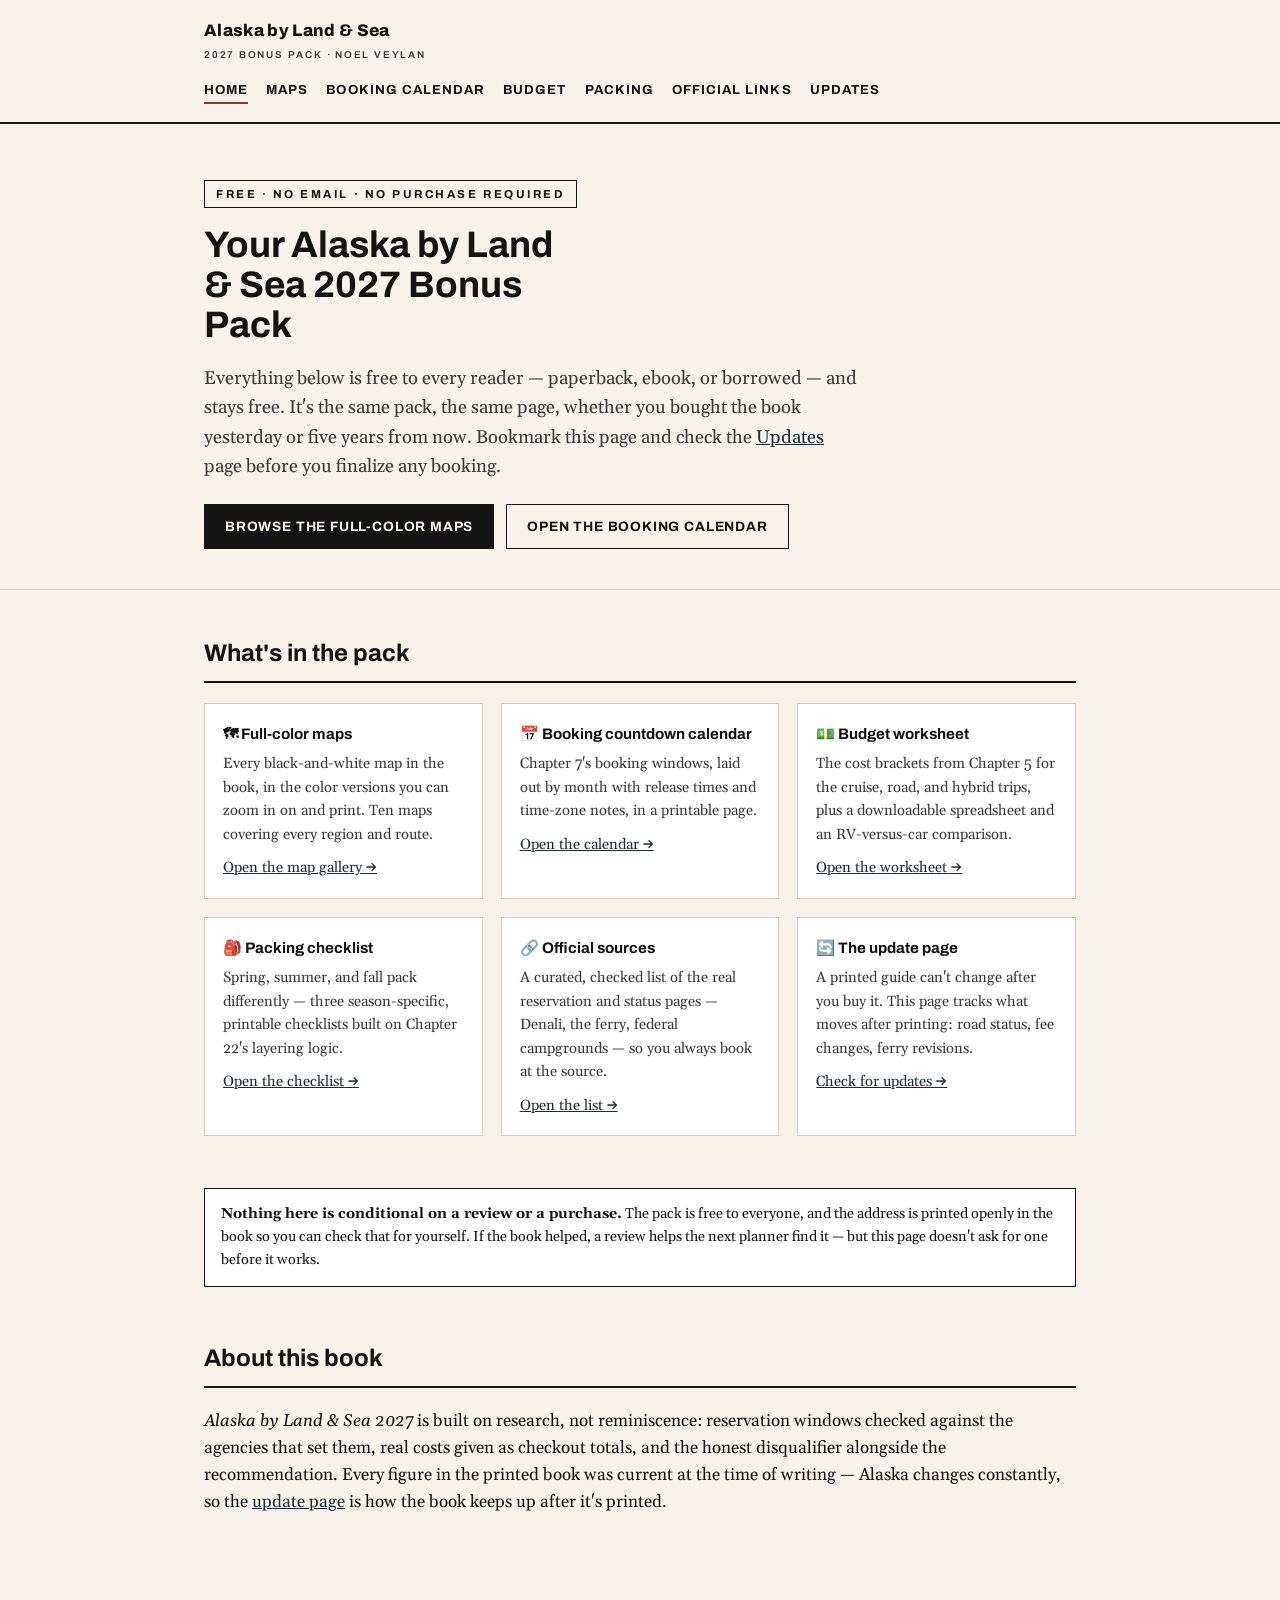
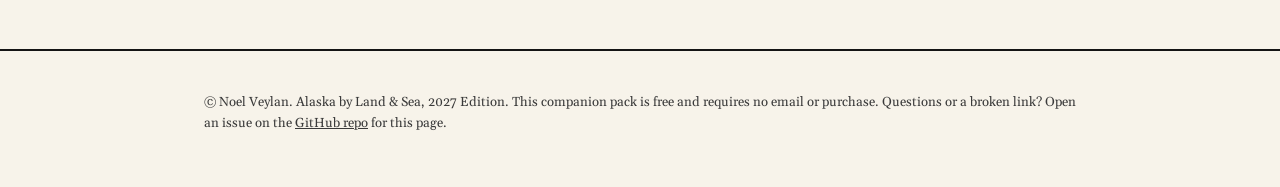
==== index.html @ ba750e8d "Alaska by Land & Sea 2027 — free companion bonus pack Static site (plain HTML/CSS, no build step): f" ====
<!doctype html>
<html lang="en">
<head>
<meta charset="utf-8">
<meta name="viewport" content="width=device-width, initial-scale=1">
<title>Alaska by Land &amp; Sea 2027 — Bonus Pack</title>
<meta name="description" content="The free companion pack for Alaska by Land & Sea 2027: full-color maps, a printable booking calendar, a budget worksheet, a packing checklist, and the live update page. No email required.">
<link rel="icon" href="data:image/svg+xml,<svg xmlns=%22http://www.w3.org/2000/svg%22 viewBox=%220 0 100 100%22><rect width=%22100%22 height=%22100%22 fill=%22%23141414%22/><text x=%2250%22 y=%2268%22 font-size=%2260%22 text-anchor=%22middle%22 fill=%22%23F7F3EA%22 font-family=%22Georgia,serif%22>A</text></svg>">
<link rel="stylesheet" href="assets/style.css">
</head>
<body>

<header class="site">
  <div class="wrap">
    <a class="brand" href="index.html">Alaska by Land &amp; Sea<small>2027 Bonus Pack &middot; Noel Veylan</small></a>
    <nav class="site">
      <a href="index.html" class="active">Home</a>
      <a href="maps.html">Maps</a>
      <a href="calendar.html">Booking Calendar</a>
      <a href="budget.html">Budget</a>
      <a href="packing.html">Packing</a>
      <a href="links.html">Official Links</a>
      <a href="updates.html">Updates</a>
    </nav>
  </div>
</header>

<div class="hero">
  <div class="wrap">
    <span class="eyebrow">Free &middot; No Email &middot; No Purchase Required</span>
    <h1>Your Alaska by Land &amp; Sea 2027 Bonus Pack</h1>
    <p class="lead">Everything below is free to every reader &mdash; paperback, ebook, or borrowed &mdash; and stays free.
    It's the same pack, the same page, whether you bought the book yesterday or five years from now. Bookmark this
    page and check the <a href="updates.html">Updates</a> page before you finalize any booking.</p>
    <div class="hero-actions">
      <a class="btn solid" href="maps.html">Browse the full-color maps</a>
      <a class="btn" href="calendar.html">Open the booking calendar</a>
    </div>
  </div>
</div>

<main>
  <div class="wrap">

    <section class="block">
      <h2 class="h">What's in the pack</h2>
      <div class="grid">
        <div class="card">
          <h4>🗺 Full-color maps</h4>
          <p>Every black-and-white map in the book, in the color versions you can zoom in on and print. Ten maps covering every region and route.</p>
          <p style="margin-top:10px;"><a href="maps.html">Open the map gallery →</a></p>
        </div>
        <div class="card">
          <h4>📅 Booking countdown calendar</h4>
          <p>Chapter 7's booking windows, laid out by month with release times and time-zone notes, in a printable page.</p>
          <p style="margin-top:10px;"><a href="calendar.html">Open the calendar →</a></p>
        </div>
        <div class="card">
          <h4>💵 Budget worksheet</h4>
          <p>The cost brackets from Chapter 5 for the cruise, road, and hybrid trips, plus a downloadable spreadsheet and an RV-versus-car comparison.</p>
          <p style="margin-top:10px;"><a href="budget.html">Open the worksheet →</a></p>
        </div>
        <div class="card">
          <h4>🎒 Packing checklist</h4>
          <p>Spring, summer, and fall pack differently &mdash; three season-specific, printable checklists built on Chapter 22's layering logic.</p>
          <p style="margin-top:10px;"><a href="packing.html">Open the checklist →</a></p>
        </div>
        <div class="card">
          <h4>🔗 Official sources</h4>
          <p>A curated, checked list of the real reservation and status pages &mdash; Denali, the ferry, federal campgrounds &mdash; so you always book at the source.</p>
          <p style="margin-top:10px;"><a href="links.html">Open the list →</a></p>
        </div>
        <div class="card">
          <h4>🔄 The update page</h4>
          <p>A printed guide can't change after you buy it. This page tracks what moves after printing: road status, fee changes, ferry revisions.</p>
          <p style="margin-top:10px;"><a href="updates.html">Check for updates →</a></p>
        </div>
      </div>
    </section>

    <section class="block">
      <div class="notice">
        <strong>Nothing here is conditional on a review or a purchase.</strong> The pack is free to everyone, and
        the address is printed openly in the book so you can check that for yourself. If the book helped, a review
        helps the next planner find it &mdash; but this page doesn't ask for one before it works.
      </div>
    </section>

    <section class="block">
      <h2 class="h">About this book</h2>
      <p><em>Alaska by Land &amp; Sea 2027</em> is built on research, not reminiscence: reservation windows checked
      against the agencies that set them, real costs given as checkout totals, and the honest disqualifier alongside
      the recommendation. Every figure in the printed book was current at the time of writing &mdash; Alaska changes
      constantly, so the <a href="updates.html">update page</a> is how the book keeps up after it's printed.</p>
    </section>

  </div>
</main>

<footer class="site">
  <div class="wrap">
    <p>&copy; Noel Veylan. Alaska by Land &amp; Sea, 2027 Edition. This companion pack is free and requires no
      email or purchase. Questions or a broken link? Open an issue on the
      <a href="https://github.com/noelveylan/alaska1">GitHub repo</a> for this page.</p>
  </div>
</footer>

</body>
</html>
---- assets/style.css ----
/* ============================================================
   Alaska by Land & Sea -- bonus pack site stylesheet
   Shares the book's palette (cream/ink) and type pairing
   (Gelasio serif body, Archivo sans display) so the free
   companion site reads as the same product as the paperback.
   ============================================================ */

@import url('https://fonts.googleapis.com/css2?family=Gelasio:ital,wght@0,400;0,700;1,400&family=Archivo:wght@600;700;800&display=swap');

:root{
  --cream:#F7F3EA;
  --ink:#141414;
  --ink-soft:#3a3a3a;
  --line:#d8cdb6;
  --accent:#8a3b2b;      /* warm terracotta, echoes the color-map roads */
  --accent-ink:#1c2b3a;  /* deep navy, echoes the color-map ink */
  --panel:#fff;
  --max:920px;
}

*{box-sizing:border-box;}
html{background:var(--cream);}
body{
  margin:0; background:var(--cream); color:var(--ink);
  font-family:'Gelasio', Georgia, serif; font-size:17px; line-height:1.6;
}
h1,h2,h3,.tab,.eyebrow,nav,.btn,.chip{ font-family:'Archivo', system-ui, sans-serif; }

a{ color:var(--accent-ink); }
a:hover{ color:var(--accent); }

img{max-width:100%; height:auto; display:block;}

.wrap{ max-width:var(--max); margin:0 auto; padding:0 24px; }

/* ---- top bar ---- */
header.site{ border-bottom:2px solid var(--ink); background:var(--cream); }
header.site .wrap{ display:flex; align-items:center; justify-content:space-between; padding:18px 24px; gap:16px; flex-wrap:wrap; }
.brand{ font-family:'Archivo'; font-weight:800; letter-spacing:.02em; font-size:1.05rem; text-decoration:none; color:var(--ink); }
.brand small{ display:block; font-family:'Archivo'; font-weight:600; letter-spacing:.18em; text-transform:uppercase; font-size:.62rem; color:var(--ink-soft); margin-top:2px; }
nav.site{ display:flex; gap:18px; flex-wrap:wrap; }
nav.site a{ font-weight:700; font-size:.82rem; text-transform:uppercase; letter-spacing:.08em; text-decoration:none; color:var(--ink); border-bottom:2px solid transparent; padding-bottom:2px; }
nav.site a:hover, nav.site a.active{ border-bottom-color:var(--accent); }

/* ---- hero ---- */
.hero{ padding:56px 0 40px; border-bottom:1px solid var(--line); }
.eyebrow{ display:inline-block; font-weight:700; text-transform:uppercase; letter-spacing:.22em; font-size:.72rem; border:1.4px solid var(--ink); padding:4px 11px; margin-bottom:18px; }
.hero h1{ font-size:2.3rem; line-height:1.08; margin:0 0 14px; max-width:16ch; }
.hero p.lead{ font-size:1.15rem; max-width:60ch; color:var(--ink-soft); }
.hero-actions{ margin-top:22px; display:flex; gap:12px; flex-wrap:wrap; }

/* ---- buttons / chips ---- */
.btn{ display:inline-block; font-weight:700; font-size:.85rem; text-transform:uppercase; letter-spacing:.06em; text-decoration:none;
  padding:11px 20px; border:1.6px solid var(--ink); color:var(--ink); background:transparent; }
.btn:hover{ background:var(--ink); color:var(--cream); }
.btn.solid{ background:var(--ink); color:var(--cream); }
.btn.solid:hover{ background:var(--accent-ink); }
.chip{ display:inline-block; font-size:.68rem; font-weight:700; text-transform:uppercase; letter-spacing:.1em;
  background:var(--ink); color:var(--cream); padding:3px 9px; }

/* ---- section / cards ---- */
main{ padding:44px 0 80px; }
section.block{ margin-bottom:52px; }
h2.h{ font-size:1.5rem; border-bottom:2px solid var(--ink); padding-bottom:8px; margin:0 0 20px; }
h3.h{ font-family:'Archivo'; font-weight:700; font-size:1.05rem; margin:26px 0 8px; }
.grid{ display:grid; grid-template-columns:repeat(auto-fill, minmax(240px,1fr)); gap:18px; }
.card{ background:var(--panel); border:1px solid var(--line); padding:18px; }
.card h4{ font-family:'Archivo'; font-size:.95rem; margin:0 0 6px; }
.card p{ margin:0; font-size:.92rem; color:var(--ink-soft); }

/* map cards */
.mapcard{ background:var(--panel); border:1px solid var(--line); }
.mapcard .art{ border-bottom:1px solid var(--line); background:#eaf3f8; }
.mapcard .cap{ padding:12px 14px; }
.mapcard .cap .tag{ font-family:'Archivo'; font-weight:700; font-size:.68rem; letter-spacing:.12em; text-transform:uppercase; color:var(--accent-ink); }
.mapcard .cap h4{ font-family:'Archivo'; font-size:.95rem; margin:4px 0 6px; }
.mapcard .cap p{ margin:0 0 10px; font-size:.86rem; color:var(--ink-soft); }
.mapcard .cap a{ font-size:.78rem; font-weight:700; text-transform:uppercase; letter-spacing:.05em; }

/* tables */
table{ width:100%; border-collapse:collapse; margin:10px 0 8px; font-size:.94rem; }
th,td{ text-align:left; padding:9px 10px; border-bottom:1px solid var(--line); vertical-align:top; }
th{ font-family:'Archivo'; font-size:.72rem; text-transform:uppercase; letter-spacing:.08em; color:var(--ink-soft); border-bottom:2px solid var(--ink); }
tr:last-child td{ border-bottom:1px solid var(--ink); }
.tblwrap{ overflow-x:auto; }

/* timeline */
.tl-item{ display:flex; gap:18px; padding:16px 0; border-bottom:1px solid var(--line); }
.tl-when{ flex:0 0 150px; font-family:'Archivo'; font-weight:800; color:var(--accent-ink); }
.tl-when small{ display:block; font-weight:600; color:var(--ink-soft); font-size:.72rem; text-transform:uppercase; letter-spacing:.06em; margin-top:3px;}
.tl-what h4{ font-family:'Archivo'; margin:0 0 4px; font-size:1rem; }
.tl-what p{ margin:0; color:var(--ink-soft); font-size:.92rem; }

/* checklist */
ul.checklist{ list-style:none; padding:0; margin:0; }
ul.checklist li{ padding:8px 0 8px 30px; border-bottom:1px solid var(--line); position:relative; font-size:.96rem; }
ul.checklist li::before{ content:""; position:absolute; left:0; top:11px; width:14px; height:14px; border:1.6px solid var(--ink); }

/* callout, matches the book's black mistake-box */
.callout{ background:var(--ink); color:var(--cream); padding:16px 18px; margin:18px 0; }
.callout .lab{ display:block; font-family:'Archivo'; font-weight:700; text-transform:uppercase; letter-spacing:.12em; font-size:.68rem; margin-bottom:6px; color:#fff; }
.callout p{ margin:0; }

/* notice / link-out box */
.notice{ border:1.4px solid var(--ink); padding:14px 16px; font-size:.9rem; background:var(--panel); }
.notice.warn{ border-color:var(--accent); }

/* footer */
footer.site{ border-top:2px solid var(--ink); padding:28px 0 40px; }
footer.site p{ font-size:.82rem; color:var(--ink-soft); }
footer.site a{ color:var(--ink-soft); }

/* print */
@media print{
  header.site, footer.site, .no-print{ display:none !important; }
  body{ background:#fff; font-size:12pt; }
  a{ color:#000; text-decoration:none; }
  .callout{ border:1.4px solid #000; background:#fff; color:#000; }
  .callout .lab, .callout p{ color:#000; }
}

@media (max-width:640px){
  .hero h1{ font-size:1.8rem; }
  .tl-item{ flex-direction:column; gap:4px; }
  .tl-when{ flex-basis:auto; }
}
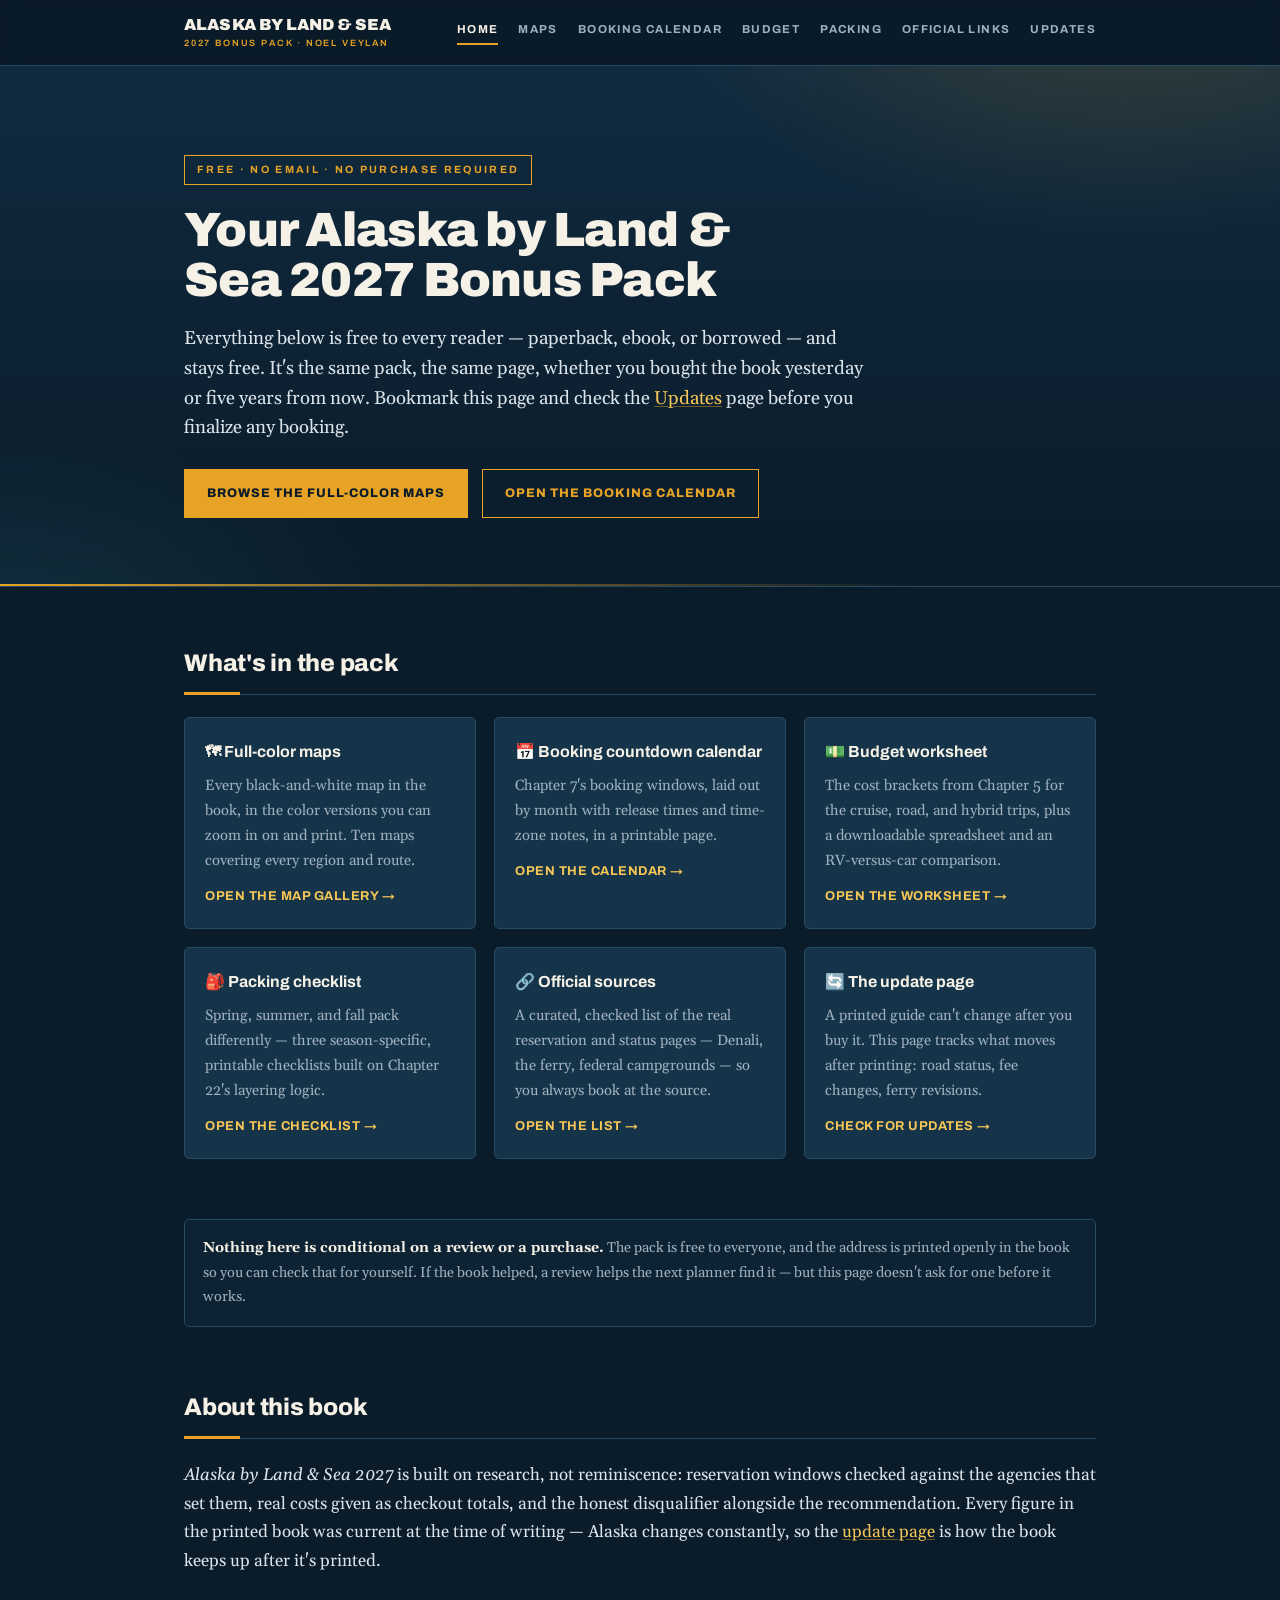
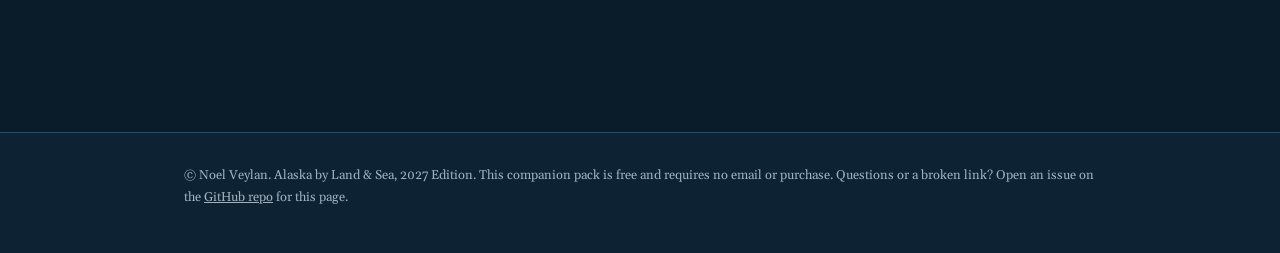
==== commit ecd3b725: "Redesign to match the 2027 cover: dark navy, gold, bold Archivo Re-skin the whole site from the crea" ====
--- a/index.html
+++ b/index.html
@@ -5,10 +5,10 @@
 <meta name="viewport" content="width=device-width, initial-scale=1">
 <title>Alaska by Land &amp; Sea 2027 — Bonus Pack</title>
 <meta name="description" content="The free companion pack for Alaska by Land & Sea 2027: full-color maps, a printable booking calendar, a budget worksheet, a packing checklist, and the live update page. No email required.">
-<link rel="icon" href="data:image/svg+xml,<svg xmlns=%22http://www.w3.org/2000/svg%22 viewBox=%220 0 100 100%22><rect width=%22100%22 height=%22100%22 fill=%22%23141414%22/><text x=%2250%22 y=%2268%22 font-size=%2260%22 text-anchor=%22middle%22 fill=%22%23F7F3EA%22 font-family=%22Georgia,serif%22>A</text></svg>">
+<link rel="icon" href="data:image/svg+xml,<svg xmlns=%22http://www.w3.org/2000/svg%22 viewBox=%220 0 100 100%22><rect width=%22100%22 height=%22100%22 fill=%22%230a1b29%22/><text x=%2250%22 y=%2272%22 font-size=%2264%22 font-weight=%22900%22 text-anchor=%22middle%22 fill=%22%23e7a325%22 font-family=%22Archivo,Arial,sans-serif%22>A</text></svg>">
 <link rel="stylesheet" href="assets/style.css">
 </head>
-<body>
+<body class="home">
 
 <header class="site">
   <div class="wrap">
--- a/assets/style.css
+++ b/assets/style.css
@@ -1,126 +1,227 @@
 /* ============================================================
    Alaska by Land & Sea -- bonus pack site stylesheet
-   Shares the book's palette (cream/ink) and type pairing
-   (Gelasio serif body, Archivo sans display) so the free
-   companion site reads as the same product as the paperback.
+   Dark, cinematic palette pulled straight from the book cover:
+   deep-navy ground, cream text, amber-gold accent, bold Archivo
+   display over a Gelasio serif body, so the free companion site
+   reads as the same product as the 2027 paperback.
    ============================================================ */
 
-@import url('https://fonts.googleapis.com/css2?family=Gelasio:ital,wght@0,400;0,700;1,400&family=Archivo:wght@600;700;800&display=swap');
+@import url('https://fonts.googleapis.com/css2?family=Archivo:wght@500;600;700;800;900&family=Gelasio:ital,wght@0,400;0,700;1,400&display=swap');
 
 :root{
-  --cream:#F7F3EA;
-  --ink:#141414;
-  --ink-soft:#3a3a3a;
-  --line:#d8cdb6;
-  --accent:#8a3b2b;      /* warm terracotta, echoes the color-map roads */
-  --accent-ink:#1c2b3a;  /* deep navy, echoes the color-map ink */
-  --panel:#fff;
-  --max:920px;
-}
-
-*{box-sizing:border-box;}
-html{background:var(--cream);}
+  --navy-900:#0a1b29;   /* page ground */
+  --navy-850:#0d2233;   /* footer, notices */
+  --navy-800:#102a3f;   /* hero top, table head */
+  --navy-700:#163449;   /* cards */
+  --line:#284b64;       /* hairlines / borders */
+
+  --cream:#f5f1e6;      /* headings, emphasis */
+  --text:#dbe4ea;       /* body copy */
+  --text-dim:#9fb1bf;   /* secondary copy */
+
+  --gold:#e7a325;       /* accent (the cover's "BY LAND & SEA") */
+  --gold-bright:#f6c657;
+  --gold-deep:#c9861a;
+
+  --max:960px;
+  --radius:5px;
+}
+
+*{ box-sizing:border-box; }
+html{ background:var(--navy-900); scroll-behavior:smooth; }
 body{
-  margin:0; background:var(--cream); color:var(--ink);
-  font-family:'Gelasio', Georgia, serif; font-size:17px; line-height:1.6;
-}
-h1,h2,h3,.tab,.eyebrow,nav,.btn,.chip{ font-family:'Archivo', system-ui, sans-serif; }
-
-a{ color:var(--accent-ink); }
-a:hover{ color:var(--accent); }
-
-img{max-width:100%; height:auto; display:block;}
+  margin:0; background:var(--navy-900); color:var(--text);
+  font-family:'Gelasio', Georgia, serif; font-size:17px; line-height:1.7;
+  -webkit-font-smoothing:antialiased; text-rendering:optimizeLegibility;
+}
+h1,h2,h3,h4,.eyebrow,nav.site a,.btn,.chip,.brand,th,
+.mapcard .cap .tag,.callout .lab,.tl-when{
+  font-family:'Archivo', system-ui, -apple-system, sans-serif;
+}
+
+::selection{ background:var(--gold); color:var(--navy-900); }
+
+a{ color:var(--gold-bright); text-decoration:none; }
+a:hover{ color:var(--gold); }
+main a{ text-decoration:underline; text-underline-offset:2px; text-decoration-color:rgba(231,163,37,.45); }
+main a:hover{ text-decoration-color:var(--gold); }
+.hero p.lead a{ text-decoration:underline; text-underline-offset:2px; text-decoration-color:rgba(231,163,37,.45); }
+.card a,.mapcard a,a.art{ text-decoration:none; }
+
+img{ max-width:100%; height:auto; display:block; }
 
 .wrap{ max-width:var(--max); margin:0 auto; padding:0 24px; }
 
-/* ---- top bar ---- */
-header.site{ border-bottom:2px solid var(--ink); background:var(--cream); }
-header.site .wrap{ display:flex; align-items:center; justify-content:space-between; padding:18px 24px; gap:16px; flex-wrap:wrap; }
-.brand{ font-family:'Archivo'; font-weight:800; letter-spacing:.02em; font-size:1.05rem; text-decoration:none; color:var(--ink); }
-.brand small{ display:block; font-family:'Archivo'; font-weight:600; letter-spacing:.18em; text-transform:uppercase; font-size:.62rem; color:var(--ink-soft); margin-top:2px; }
-nav.site{ display:flex; gap:18px; flex-wrap:wrap; }
-nav.site a{ font-weight:700; font-size:.82rem; text-transform:uppercase; letter-spacing:.08em; text-decoration:none; color:var(--ink); border-bottom:2px solid transparent; padding-bottom:2px; }
-nav.site a:hover, nav.site a.active{ border-bottom-color:var(--accent); }
+/* ---- header ---- */
+header.site{
+  position:sticky; top:0; z-index:20;
+  background:rgba(10,27,41,.85); backdrop-filter:blur(8px);
+  border-bottom:1px solid var(--line);
+}
+header.site .wrap{ display:flex; align-items:center; justify-content:space-between; gap:14px 28px; padding:16px 24px; flex-wrap:wrap; }
+.brand{ font-weight:900; letter-spacing:.01em; font-size:1rem; line-height:1.15; color:var(--cream); text-transform:uppercase; text-decoration:none; }
+.brand small{ display:block; font-weight:600; letter-spacing:.2em; text-transform:uppercase; font-size:.57rem; color:var(--gold); margin-top:4px; }
+nav.site{ display:flex; gap:20px; flex-wrap:wrap; }
+nav.site a{ font-weight:700; font-size:.72rem; text-transform:uppercase; letter-spacing:.12em; text-decoration:none; color:var(--text-dim); padding-bottom:3px; border-bottom:2px solid transparent; }
+nav.site a:hover{ color:var(--cream); }
+nav.site a.active{ color:var(--cream); border-bottom-color:var(--gold); }
 
 /* ---- hero ---- */
-.hero{ padding:56px 0 40px; border-bottom:1px solid var(--line); }
-.eyebrow{ display:inline-block; font-weight:700; text-transform:uppercase; letter-spacing:.22em; font-size:.72rem; border:1.4px solid var(--ink); padding:4px 11px; margin-bottom:18px; }
-.hero h1{ font-size:2.3rem; line-height:1.08; margin:0 0 14px; max-width:16ch; }
-.hero p.lead{ font-size:1.15rem; max-width:60ch; color:var(--ink-soft); }
-.hero-actions{ margin-top:22px; display:flex; gap:12px; flex-wrap:wrap; }
+.hero{
+  position:relative; overflow:hidden;
+  background:linear-gradient(180deg, var(--navy-800) 0%, var(--navy-900) 100%);
+  border-bottom:1px solid var(--line);
+  padding:64px 0 52px;
+}
+.hero::before{
+  content:""; position:absolute; inset:0; pointer-events:none;
+  background:
+    radial-gradient(60% 80% at 88% -15%, rgba(231,163,37,.18), transparent 60%),
+    radial-gradient(55% 75% at 0% 115%, rgba(46,124,142,.24), transparent 60%);
+}
+.hero::after{
+  content:""; position:absolute; left:0; right:0; bottom:0; height:2px;
+  background:linear-gradient(90deg, var(--gold), transparent 72%);
+}
+.hero .wrap{ position:relative; }
+.home .hero{ padding:88px 0 68px; }
+.eyebrow{
+  display:inline-block; font-weight:700; text-transform:uppercase; letter-spacing:.22em;
+  font-size:.66rem; color:var(--gold); border:1px solid var(--gold); padding:5px 12px; margin-bottom:20px;
+}
+.hero h1{
+  font-weight:900; font-size:2.6rem; line-height:1.05; letter-spacing:-.015em;
+  margin:0 0 16px; max-width:20ch; color:var(--cream);
+}
+.home .hero h1{ font-size:3rem; }
+.hero p.lead{ font-size:1.16rem; line-height:1.6; max-width:62ch; color:var(--text); }
+.hero-actions{ margin-top:26px; display:flex; gap:14px; flex-wrap:wrap; }
 
 /* ---- buttons / chips ---- */
-.btn{ display:inline-block; font-weight:700; font-size:.85rem; text-transform:uppercase; letter-spacing:.06em; text-decoration:none;
-  padding:11px 20px; border:1.6px solid var(--ink); color:var(--ink); background:transparent; }
-.btn:hover{ background:var(--ink); color:var(--cream); }
-.btn.solid{ background:var(--ink); color:var(--cream); }
-.btn.solid:hover{ background:var(--accent-ink); }
-.chip{ display:inline-block; font-size:.68rem; font-weight:700; text-transform:uppercase; letter-spacing:.1em;
-  background:var(--ink); color:var(--cream); padding:3px 9px; }
-
-/* ---- section / cards ---- */
-main{ padding:44px 0 80px; }
-section.block{ margin-bottom:52px; }
-h2.h{ font-size:1.5rem; border-bottom:2px solid var(--ink); padding-bottom:8px; margin:0 0 20px; }
-h3.h{ font-family:'Archivo'; font-weight:700; font-size:1.05rem; margin:26px 0 8px; }
-.grid{ display:grid; grid-template-columns:repeat(auto-fill, minmax(240px,1fr)); gap:18px; }
-.card{ background:var(--panel); border:1px solid var(--line); padding:18px; }
-.card h4{ font-family:'Archivo'; font-size:.95rem; margin:0 0 6px; }
-.card p{ margin:0; font-size:.92rem; color:var(--ink-soft); }
+.btn{
+  display:inline-block; font-weight:800; font-size:.78rem; text-transform:uppercase; letter-spacing:.08em;
+  text-decoration:none; padding:13px 22px; border:1.5px solid var(--gold); color:var(--gold);
+  background:transparent; cursor:pointer; transition:background .15s, color .15s;
+}
+.btn:hover{ background:var(--gold); color:var(--navy-900); }
+.btn.solid{ background:var(--gold); color:var(--navy-900); }
+.btn.solid:hover{ background:var(--gold-bright); }
+.chip{
+  display:inline-block; font-size:.62rem; font-weight:800; text-transform:uppercase; letter-spacing:.12em;
+  background:var(--gold); color:var(--navy-900); padding:4px 10px;
+}
+
+/* ---- sections ---- */
+main{ padding:56px 0 96px; }
+section.block{ margin-bottom:60px; }
+h2.h{
+  position:relative; font-weight:800; font-size:1.5rem; letter-spacing:-.01em; color:var(--cream);
+  padding-bottom:10px; margin:0 0 22px; border-bottom:1px solid var(--line);
+}
+h2.h::after{ content:""; position:absolute; left:0; bottom:-1px; width:56px; height:3px; background:var(--gold); }
+h3.h{ font-family:'Archivo'; font-weight:700; font-size:1.08rem; color:var(--cream); margin:30px 0 10px; }
+
+/* ---- cards / grid ---- */
+.grid{ display:grid; grid-template-columns:repeat(auto-fill, minmax(250px,1fr)); gap:18px; }
+.card{
+  background:var(--navy-700); border:1px solid var(--line); border-radius:var(--radius); padding:20px;
+  transition:border-color .15s, transform .15s;
+}
+.card:hover{ border-color:var(--gold); transform:translateY(-2px); }
+.card h4{ font-family:'Archivo'; font-weight:700; font-size:1rem; color:var(--cream); margin:0 0 8px; }
+.card p{ margin:0; font-size:.92rem; color:var(--text-dim); }
+.card a{ font-family:'Archivo'; font-weight:700; font-size:.8rem; text-transform:uppercase; letter-spacing:.04em; }
 
 /* map cards */
-.mapcard{ background:var(--panel); border:1px solid var(--line); }
-.mapcard .art{ border-bottom:1px solid var(--line); background:#eaf3f8; }
-.mapcard .cap{ padding:12px 14px; }
-.mapcard .cap .tag{ font-family:'Archivo'; font-weight:700; font-size:.68rem; letter-spacing:.12em; text-transform:uppercase; color:var(--accent-ink); }
-.mapcard .cap h4{ font-family:'Archivo'; font-size:.95rem; margin:4px 0 6px; }
-.mapcard .cap p{ margin:0 0 10px; font-size:.86rem; color:var(--ink-soft); }
-.mapcard .cap a{ font-size:.78rem; font-weight:700; text-transform:uppercase; letter-spacing:.05em; }
-
-/* tables */
-table{ width:100%; border-collapse:collapse; margin:10px 0 8px; font-size:.94rem; }
-th,td{ text-align:left; padding:9px 10px; border-bottom:1px solid var(--line); vertical-align:top; }
-th{ font-family:'Archivo'; font-size:.72rem; text-transform:uppercase; letter-spacing:.08em; color:var(--ink-soft); border-bottom:2px solid var(--ink); }
-tr:last-child td{ border-bottom:1px solid var(--ink); }
-.tblwrap{ overflow-x:auto; }
-
-/* timeline */
-.tl-item{ display:flex; gap:18px; padding:16px 0; border-bottom:1px solid var(--line); }
-.tl-when{ flex:0 0 150px; font-family:'Archivo'; font-weight:800; color:var(--accent-ink); }
-.tl-when small{ display:block; font-weight:600; color:var(--ink-soft); font-size:.72rem; text-transform:uppercase; letter-spacing:.06em; margin-top:3px;}
-.tl-what h4{ font-family:'Archivo'; margin:0 0 4px; font-size:1rem; }
-.tl-what p{ margin:0; color:var(--ink-soft); font-size:.92rem; }
-
-/* checklist */
-ul.checklist{ list-style:none; padding:0; margin:0; }
-ul.checklist li{ padding:8px 0 8px 30px; border-bottom:1px solid var(--line); position:relative; font-size:.96rem; }
-ul.checklist li::before{ content:""; position:absolute; left:0; top:11px; width:14px; height:14px; border:1.6px solid var(--ink); }
-
-/* callout, matches the book's black mistake-box */
-.callout{ background:var(--ink); color:var(--cream); padding:16px 18px; margin:18px 0; }
-.callout .lab{ display:block; font-family:'Archivo'; font-weight:700; text-transform:uppercase; letter-spacing:.12em; font-size:.68rem; margin-bottom:6px; color:#fff; }
-.callout p{ margin:0; }
-
-/* notice / link-out box */
-.notice{ border:1.4px solid var(--ink); padding:14px 16px; font-size:.9rem; background:var(--panel); }
-.notice.warn{ border-color:var(--accent); }
-
-/* footer */
-footer.site{ border-top:2px solid var(--ink); padding:28px 0 40px; }
-footer.site p{ font-size:.82rem; color:var(--ink-soft); }
-footer.site a{ color:var(--ink-soft); }
-
-/* print */
+.mapcard{
+  background:var(--navy-700); border:1px solid var(--line); border-radius:var(--radius); overflow:hidden;
+  transition:border-color .15s, transform .15s;
+}
+.mapcard:hover{ border-color:var(--gold); transform:translateY(-2px); }
+.mapcard .art{ display:block; background:#f3f1ea; border-bottom:1px solid var(--line); }
+.mapcard .cap{ padding:14px 16px; }
+.mapcard .cap .tag{ font-weight:800; font-size:.62rem; letter-spacing:.14em; text-transform:uppercase; color:var(--gold); }
+.mapcard .cap h4{ font-family:'Archivo'; font-weight:700; font-size:1rem; color:var(--cream); margin:5px 0 7px; }
+.mapcard .cap p{ margin:0 0 12px; font-size:.86rem; color:var(--text-dim); }
+.mapcard .cap a{ font-family:'Archivo'; font-size:.74rem; font-weight:800; text-transform:uppercase; letter-spacing:.06em; }
+
+/* ---- tables ---- */
+.tblwrap{ overflow-x:auto; border:1px solid var(--line); border-radius:var(--radius); }
+table{ width:100%; border-collapse:collapse; margin:14px 0 8px; font-size:.93rem; }
+.tblwrap table{ margin:0; }
+th,td{ text-align:left; padding:11px 14px; border-bottom:1px solid var(--line); vertical-align:top; }
+th{
+  font-weight:800; font-size:.66rem; text-transform:uppercase; letter-spacing:.1em; color:var(--gold);
+  background:var(--navy-800); border-bottom:1px solid var(--gold-deep);
+}
+td{ color:var(--text); }
+td strong{ color:var(--cream); }
+tr:last-child td{ border-bottom:none; }
+table tr:hover td{ background:rgba(231,163,37,.05); }
+
+/* ---- timeline ---- */
+.tl-item{ display:flex; gap:22px; padding:20px 0; border-bottom:1px solid var(--line); }
+.tl-item:first-of-type{ border-top:1px solid var(--line); }
+.tl-when{ flex:0 0 160px; font-weight:800; font-size:.98rem; color:var(--gold); }
+.tl-when small{ display:block; font-weight:600; color:var(--text-dim); font-size:.68rem; text-transform:uppercase; letter-spacing:.08em; margin-top:5px; }
+.tl-what h4{ font-family:'Archivo'; font-weight:700; color:var(--cream); margin:0 0 6px; font-size:1.02rem; }
+.tl-what p{ margin:0 0 8px; color:var(--text-dim); font-size:.94rem; }
+.tl-what p:last-child{ margin-bottom:0; }
+
+/* ---- checklist ---- */
+ul.checklist{ list-style:none; padding:0; margin:14px 0; }
+ul.checklist li{ position:relative; padding:11px 0 11px 34px; border-bottom:1px solid var(--line); font-size:.97rem; color:var(--text); }
+ul.checklist li::before{ content:""; position:absolute; left:0; top:14px; width:15px; height:15px; border:1.6px solid var(--gold); border-radius:3px; }
+
+/* ---- callout (the book's black mistake-box, inverted for the dark theme) ---- */
+.callout{
+  background:var(--navy-800); border:1px solid var(--line); border-left:4px solid var(--gold);
+  border-radius:var(--radius); padding:18px 20px; margin:22px 0;
+}
+.callout .lab{ display:block; font-weight:800; text-transform:uppercase; letter-spacing:.14em; font-size:.64rem; color:var(--gold); margin-bottom:8px; }
+.callout p{ margin:0; color:var(--text); }
+
+/* ---- notice / link-out box ---- */
+.notice{ border:1px solid var(--line); border-radius:var(--radius); padding:16px 18px; font-size:.9rem; background:var(--navy-850); color:var(--text-dim); }
+.notice strong{ color:var(--cream); }
+.notice.warn{ border-color:var(--gold-deep); background:rgba(231,163,37,.06); }
+
+/* ---- footer ---- */
+footer.site{ border-top:1px solid var(--line); background:var(--navy-850); padding:32px 0 44px; }
+footer.site p{ font-size:.8rem; color:var(--text-dim); margin:0; }
+footer.site a{ color:var(--text-dim); text-decoration:underline; }
+footer.site a:hover{ color:var(--gold); }
+
+/* ---- responsive ---- */
+@media (max-width:720px){
+  .hero{ padding:48px 0 40px; }
+  .home .hero{ padding:56px 0 44px; }
+  .hero h1{ font-size:2rem; }
+  .home .hero h1{ font-size:2.2rem; }
+  .hero p.lead{ font-size:1.06rem; }
+  .tl-item{ flex-direction:column; gap:6px; }
+  .tl-when{ flex-basis:auto; }
+  header.site .wrap{ padding:14px 20px; }
+}
+
+/* ---- print: fold the dark theme back to clean paper ---- */
 @media print{
-  header.site, footer.site, .no-print{ display:none !important; }
-  body{ background:#fff; font-size:12pt; }
-  a{ color:#000; text-decoration:none; }
-  .callout{ border:1.4px solid #000; background:#fff; color:#000; }
-  .callout .lab, .callout p{ color:#000; }
-}
-
-@media (max-width:640px){
-  .hero h1{ font-size:1.8rem; }
-  .tl-item{ flex-direction:column; gap:4px; }
-  .tl-when{ flex-basis:auto; }
-}
+  html, body{ background:#fff !important; color:#000 !important; font-size:11.5pt; }
+  header.site, footer.site, .hero-actions, .no-print{ display:none !important; }
+  .hero{ background:#fff !important; border-bottom:1.5px solid #000; padding:0 0 16px; overflow:visible; }
+  .hero::before, .hero::after, h2.h::after{ display:none !important; }
+  .hero h1{ color:#000 !important; font-size:20pt; }
+  .eyebrow{ color:#000 !important; border-color:#000 !important; }
+  .hero p.lead, .tl-what p, .card p, .mapcard .cap p, .notice, td{ color:#000 !important; }
+  a{ color:#000 !important; text-decoration:none !important; }
+  main{ padding:16px 0 0; }
+  section.block{ margin-bottom:22px; page-break-inside:avoid; }
+  h2.h, h3.h{ color:#000 !important; border-color:#000 !important; }
+  .card, .mapcard, .callout, .notice, .tblwrap{ border:1px solid #000 !important; background:#fff !important; border-radius:0 !important; }
+  .callout{ border-left:3px solid #000 !important; }
+  .callout .lab, .tl-when, .card a, .mapcard .cap .tag, h4{ color:#000 !important; }
+  th{ background:#fff !important; color:#000 !important; border-bottom:1.5px solid #000 !important; }
+  th, td{ border-color:#000 !important; }
+  ul.checklist li{ border-color:#000 !important; color:#000 !important; }
+  ul.checklist li::before{ border-color:#000 !important; }
+}
